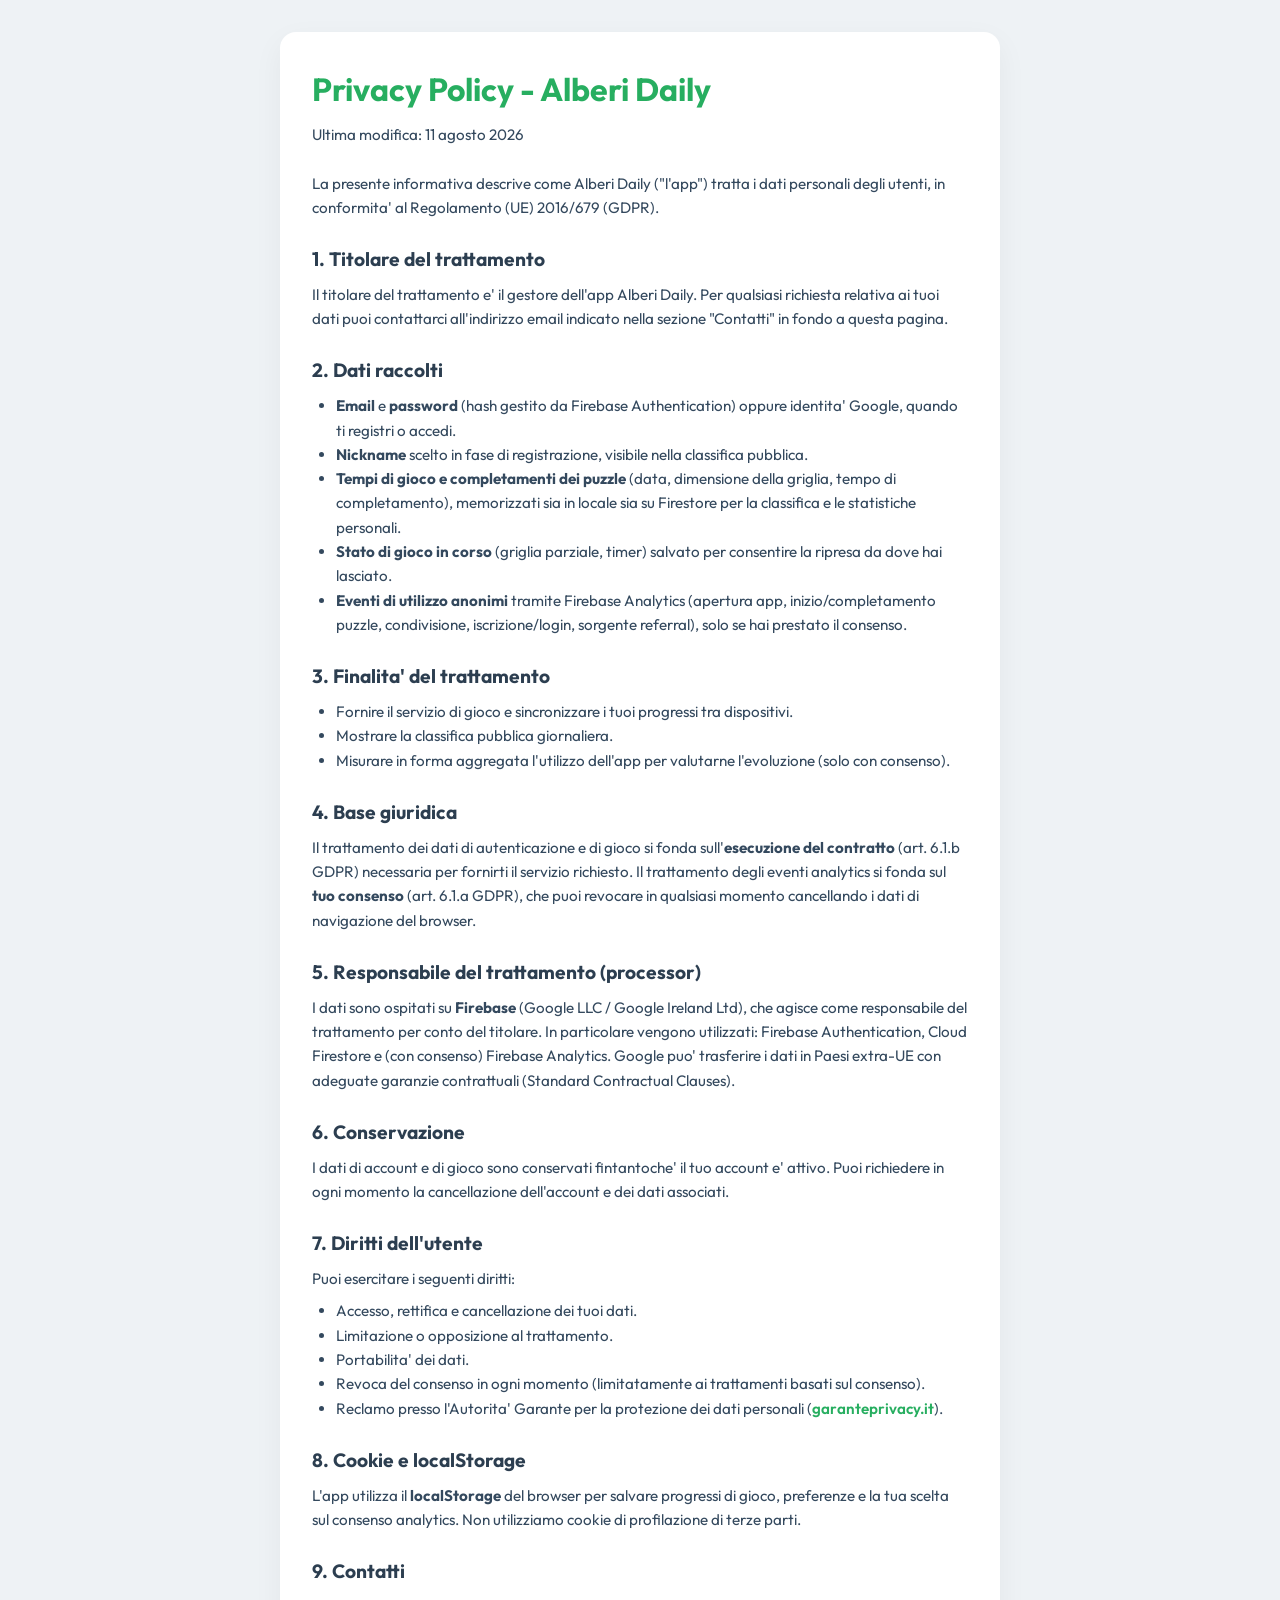
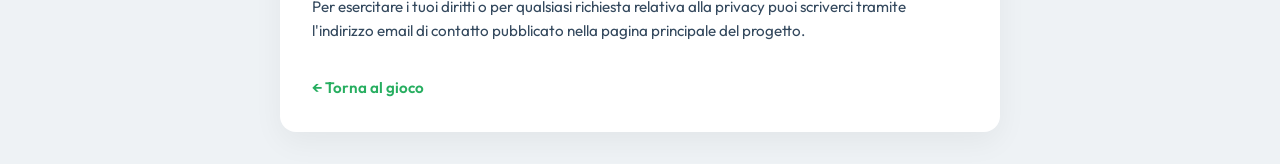
==== privacy.html @ e3c065ad "Fase 0: analytics, share attribution, privacy consent - Firebase Analytics con measurementId reale (" ====
<!DOCTYPE html>
<html lang="it">

<head>
    <meta charset="UTF-8">
    <meta name="viewport" content="width=device-width, initial-scale=1.0">
    <title>Privacy Policy - Alberi Daily</title>
    <link rel="stylesheet" href="style.css">
    <link href="https://fonts.googleapis.com/css2?family=Outfit:wght@300;400;600&display=swap" rel="stylesheet">
    <style>
        .privacy-container {
            max-width: 720px;
            width: 100%;
            background: white;
            padding: 2rem;
            border-radius: 16px;
            box-shadow: 0 10px 30px rgba(0, 0, 0, 0.05);
            text-align: left;
            line-height: 1.6;
        }

        .privacy-container h1 {
            color: #27ae60;
            margin-bottom: 0.5rem;
        }

        .privacy-container h2 {
            color: #2c3e50;
            margin-top: 1.5rem;
            margin-bottom: 0.5rem;
            font-size: 1.2rem;
        }

        .privacy-container p,
        .privacy-container li {
            color: #34495e;
            font-size: 0.95rem;
        }

        .privacy-container ul {
            margin: 0.5rem 0 0.5rem 1.5rem;
        }

        .privacy-container a {
            color: #27ae60;
            text-decoration: none;
            font-weight: 600;
        }

        .privacy-meta {
            color: #7f8c8d;
            font-size: 0.85rem;
            margin-bottom: 1.5rem;
        }
    </style>
</head>

<body>
    <div class="privacy-container">
        <h1>Privacy Policy - Alberi Daily</h1>
        <p class="privacy-meta">Ultima modifica: 11 agosto 2026</p>

        <p>La presente informativa descrive come Alberi Daily ("l'app") tratta i dati personali degli utenti,
            in conformita' al Regolamento (UE) 2016/679 (GDPR).</p>

        <h2>1. Titolare del trattamento</h2>
        <p>Il titolare del trattamento e' il gestore dell'app Alberi Daily. Per qualsiasi richiesta relativa
            ai tuoi dati puoi contattarci all'indirizzo email indicato nella sezione "Contatti" in fondo a
            questa pagina.</p>

        <h2>2. Dati raccolti</h2>
        <ul>
            <li><strong>Email</strong> e <strong>password</strong> (hash gestito da Firebase Authentication)
                oppure identita' Google, quando ti registri o accedi.</li>
            <li><strong>Nickname</strong> scelto in fase di registrazione, visibile nella classifica pubblica.</li>
            <li><strong>Tempi di gioco e completamenti dei puzzle</strong> (data, dimensione della griglia,
                tempo di completamento), memorizzati sia in locale sia su Firestore per la classifica e le
                statistiche personali.</li>
            <li><strong>Stato di gioco in corso</strong> (griglia parziale, timer) salvato per consentire la
                ripresa da dove hai lasciato.</li>
            <li><strong>Eventi di utilizzo anonimi</strong> tramite Firebase Analytics (apertura app,
                inizio/completamento puzzle, condivisione, iscrizione/login, sorgente referral), solo se
                hai prestato il consenso.</li>
        </ul>

        <h2>3. Finalita' del trattamento</h2>
        <ul>
            <li>Fornire il servizio di gioco e sincronizzare i tuoi progressi tra dispositivi.</li>
            <li>Mostrare la classifica pubblica giornaliera.</li>
            <li>Misurare in forma aggregata l'utilizzo dell'app per valutarne l'evoluzione (solo con consenso).</li>
        </ul>

        <h2>4. Base giuridica</h2>
        <p>Il trattamento dei dati di autenticazione e di gioco si fonda sull'<strong>esecuzione del contratto</strong>
            (art. 6.1.b GDPR) necessaria per fornirti il servizio richiesto. Il trattamento degli eventi
            analytics si fonda sul <strong>tuo consenso</strong> (art. 6.1.a GDPR), che puoi revocare in
            qualsiasi momento cancellando i dati di navigazione del browser.</p>

        <h2>5. Responsabile del trattamento (processor)</h2>
        <p>I dati sono ospitati su <strong>Firebase</strong> (Google LLC / Google Ireland Ltd), che agisce come
            responsabile del trattamento per conto del titolare. In particolare vengono utilizzati:
            Firebase Authentication, Cloud Firestore e (con consenso) Firebase Analytics. Google puo'
            trasferire i dati in Paesi extra-UE con adeguate garanzie contrattuali (Standard Contractual
            Clauses).</p>

        <h2>6. Conservazione</h2>
        <p>I dati di account e di gioco sono conservati fintantoche' il tuo account e' attivo. Puoi
            richiedere in ogni momento la cancellazione dell'account e dei dati associati.</p>

        <h2>7. Diritti dell'utente</h2>
        <p>Puoi esercitare i seguenti diritti:</p>
        <ul>
            <li>Accesso, rettifica e cancellazione dei tuoi dati.</li>
            <li>Limitazione o opposizione al trattamento.</li>
            <li>Portabilita' dei dati.</li>
            <li>Revoca del consenso in ogni momento (limitatamente ai trattamenti basati sul consenso).</li>
            <li>Reclamo presso l'Autorita' Garante per la protezione dei dati personali
                (<a href="https://www.garanteprivacy.it" target="_blank" rel="noopener">garanteprivacy.it</a>).</li>
        </ul>

        <h2>8. Cookie e localStorage</h2>
        <p>L'app utilizza il <strong>localStorage</strong> del browser per salvare progressi di gioco,
            preferenze e la tua scelta sul consenso analytics. Non utilizziamo cookie di profilazione
            di terze parti.</p>

        <h2>9. Contatti</h2>
        <p>Per esercitare i tuoi diritti o per qualsiasi richiesta relativa alla privacy puoi scriverci
            tramite l'indirizzo email di contatto pubblicato nella pagina principale del progetto.</p>

        <p style="margin-top: 2rem;"><a href="index.html">&larr; Torna al gioco</a></p>
    </div>
</body>

</html>
---- style.css ----
:root {
    --bg-color: #eef2f5;
    --text-color: #2c3e50;
    --primary-color: #2ecc71;
    --primary-hover: #27ae60;
    --secondary-color: #95a5a6;
    --board-bg: #ffffff;
    --border-color: #2c3e50;

    /* Region Colors - stronger contrast */
    --region-0: #ffffff;
    --region-1: #e3f2fd;
    /* Light Blue */
    --region-2: #fff3e0;
    /* Light Orange */
    --region-3: #e8f5e9;
    /* Light Green */
    --region-4: #fce4ec;
    /* Light Pink */
    --region-5: #f3e5f5;
    /* Light Purple */
    --region-6: #fffde7;
    /* Light Yellow */
    --region-7: #eceff1;
    /* Light Grey */
}

* {
    box-sizing: border-box;
    margin: 0;
    padding: 0;
}

body {
    font-family: 'Outfit', sans-serif;
    background-color: var(--bg-color);
    color: var(--text-color);
    display: flex;
    flex-direction: column;
    align-items: center;
    min-height: 100vh;
    padding: 2rem;
}

.app-container {
    max-width: 600px;
    width: 100%;
    text-align: center;
    background: white;
    padding: 2rem;
    border-radius: 16px;
    box-shadow: 0 10px 30px rgba(0, 0, 0, 0.05);
}

header h1 {
    font-weight: 700;
    color: #27ae60;
    /* Darker Green */
    margin-bottom: 0.5rem;
}

header p {
    font-size: 0.9rem;
    color: #666;
    margin-bottom: 1rem;
}

header a {
    color: var(--primary-color);
    text-decoration: none;
    font-weight: 600;
}

#daily-info {
    display: flex;
    justify-content: space-between;
    /* Date left, Timer right */
    align-items: center;
    width: 100%;
    max-width: 400px;
    /* Constrain width matches board roughly */
    margin: 0 auto 1.5rem;
    font-weight: 600;
    font-size: 1.1rem;
    color: #34495e;
    background: #f8f9fa;
    padding: 0.5rem 1rem;
    border-radius: 8px;
    border: 1px solid #eee;
}

.game-controls {
    display: flex;
    justify-content: center;
    gap: 1rem;
    margin-bottom: 1.5rem;
    flex-wrap: wrap;
}

.btn {
    padding: 0.6rem 1.2rem;
    border: none;
    border-radius: 8px;
    font-weight: 700;
    cursor: pointer;
    transition: all 0.2s ease;
    font-family: inherit;
    font-size: 1rem;
}

.primary {
    background-color: var(--primary-color);
    color: white;
    box-shadow: 0 4px 6px rgba(46, 204, 113, 0.2);
}

.primary:hover {
    background-color: var(--primary-hover);
    transform: translateY(-2px);
    box-shadow: 0 6px 12px rgba(46, 204, 113, 0.3);
}

.secondary {
    background-color: #ecf0f1;
    color: #7f8c8d;
}

.secondary:hover {
    background-color: #bdc3c7;
    color: #2c3e50;
}

select {
    padding: 0.6rem;
    border-radius: 8px;
    border: 1px solid #ddd;
    font-family: inherit;
}

.game-status {
    margin-bottom: 1rem;
    font-size: 1.1rem;
    min-height: 1.5rem;
    font-weight: 600;
}

.game-status.error {
    color: #c0392b;
}

.game-status.success {
    color: #27ae60;
}

.board-container {
    display: grid;
    gap: 0;
    /* Remove gap, handle borders on cells */
    background-color: var(--border-color);
    margin: 0 auto 2rem;
    user-select: none;
    width: fit-content;
    border: 3px solid var(--border-color);
    /* Outer border */
}

.cell {
    width: 45px;
    height: 45px;
    background-color: white;
    display: flex;
    align-items: center;
    justify-content: center;
    font-size: 1.6rem;
    cursor: pointer;
    transition: background-color 0.1s;
    /* Borders */
    border-right: 1px solid rgba(0, 0, 0, 0.1);
    border-bottom: 1px solid rgba(0, 0, 0, 0.1);
    position: relative;
    box-sizing: border-box;
    /* Ensure borders don't break layout */
}

/* Thicker borders for Region boundaries */
.cell.border-right-thick {
    border-right: 3px solid #2c3e50 !important;
}

.cell.border-bottom-thick {
    border-bottom: 3px solid #2c3e50 !important;
}

.cell:hover {
    filter: brightness(0.95);
}

.cell.disabled {
    cursor: default;
    pointer-events: none;
}

/* Region styling - High Contrast Mode */
.region-0 {
    background-color: #ffffff;
}

.region-1 {
    background-color: #bbdefb;
}

/* Blue 100 */
.region-2 {
    background-color: #ffe0b2;
}

/* Orange 100 */
.region-3 {
    background-color: #c8e6c9;
}

/* Green 100 */
.region-4 {
    background-color: #f8bbd0;
}

/* Pink 100 */
.region-5 {
    background-color: #e1bee7;
}

/* Purple 100 */
.region-6 {
    background-color: #f0f4c3;
}

/* Lime 100 */
.region-7 {
    background-color: #cfd8dc;
}

/* Blue Grey 100 */

/* Icons */
.cell.tree::after {
    content: "🌳";
    animation: pop 0.2s cubic-bezier(0.175, 0.885, 0.32, 1.275);
}

.cell.cross::after {
    content: "❌";
    font-size: 1rem;
    opacity: 0.6;
    animation: fadein 0.2s;
}

.cell.error {
    box-shadow: inset 0 0 0 3px #c0392b;
    /* Inner red border */
    animation: shake 0.3s;
}

.rules-hint {
    font-size: 0.85rem;
    color: #7f8c8d;
    background: #f9f9f9;
    padding: 1rem;
    border-radius: 8px;
    margin-top: 1rem;
}

footer {
    margin-top: 2rem;
    font-size: 0.75rem;
    color: #aaa;
    border-top: 1px solid #eee;
    padding-top: 1rem;
}

@keyframes shake {
    0% {
        transform: translateX(0);
    }

    25% {
        transform: translateX(-4px);
    }

    75% {
        transform: translateX(4px);
    }

    100% {
        transform: translateX(0);
    }
}

@keyframes pop {
    0% {
        transform: scale(0);
        opacity: 0;
    }

    80% {
        transform: scale(1.2);
        opacity: 1;
    }

    100% {
        transform: scale(1);
    }
}

/* Size Selector */
.size-btn {
    min-width: 60px;
    font-size: 0.9rem;
    padding: 0.4rem 0.6rem;
}

.size-btn.active {
    background-color: var(--primary-color);
    color: white;
    border: 2px solid var(--primary-hover);
}

.size-btn.completed {
    background-color: #f1c40f;
    /* Gold for completed */
    color: #fff;
}

/* Ensure mobile responsiveness */
@media (max-width: 500px) {
    .cell {
        width: 38px;
        height: 38px;
        font-size: 1.3rem;
    }

    header h1 {
        font-size: 1.5rem;
    }

    .app-container {
        padding: 1rem;
    }

    #daily-info {
        flex-direction: column;
        gap: 0.5rem;
    }
}

/* Modal Archivio */
.modal {
    display: none;
    position: fixed;
    z-index: 1000;
    left: 0;
    top: 0;
    width: 100%;
    height: 100%;
    background-color: rgba(44, 62, 80, 0.6);
    backdrop-filter: blur(3px);
    align-items: center;
    justify-content: center;
}

.modal.show {
    display: flex;
}

.modal-content {
    background-color: #fff;
    padding: 2.5rem 2rem;
    border-radius: 16px;
    text-align: center;
    max-width: 90%;
    width: 380px;
    box-shadow: 0 10px 40px rgba(0, 0, 0, 0.2);
    animation: slideIn 0.3s cubic-bezier(0.175, 0.885, 0.32, 1.275);
}

.large-input {
    font-family: inherit;
    font-size: 1.3rem;
    padding: 0.6rem;
    margin: 1rem 0 1.5rem;
    width: 100%;
    border: 2px solid #ddd;
    border-radius: 8px;
    color: #2c3e50;
    text-align: center;
    outline: none;
    transition: border-color 0.2s;
}

.large-input:focus {
    border-color: var(--primary-color);
}

.modal-actions {
    display: flex;
    gap: 1rem;
    justify-content: center;
}

.modal-actions .btn {
    flex: 1;
}

@keyframes slideIn {
    from {
        transform: translateY(-50px) scale(0.9);
        opacity: 0;
    }
    to {
        transform: translateY(0) scale(1);
        opacity: 1;
    }
}

/* Auth Container */
.auth-container {
    display: flex;
    justify-content: flex-end;
    align-items: center;
    gap: 0.5rem;
    margin-bottom: 0.5rem;
}

.auth-user-name {
    font-weight: 600;
    color: #27ae60;
    font-size: 0.9rem;
}

.auth-local-mode {
    font-size: 0.8rem;
    color: #95a5a6;
    font-style: italic;
}

.btn-small {
    padding: 0.3rem 0.7rem;
    font-size: 0.8rem;
}

/* Auth Tabs */
.auth-tabs {
    display: flex;
    margin-bottom: 1.5rem;
    border-bottom: 2px solid #eee;
}

.auth-tab {
    flex: 1;
    padding: 0.7rem;
    border: none;
    background: none;
    font-family: inherit;
    font-size: 1rem;
    font-weight: 600;
    color: #95a5a6;
    cursor: pointer;
    transition: all 0.2s;
    border-bottom: 2px solid transparent;
    margin-bottom: -2px;
}

.auth-tab.active {
    color: #27ae60;
    border-bottom-color: #27ae60;
}

.auth-tab:hover {
    color: #2c3e50;
}

.auth-error {
    color: #c0392b;
    font-size: 0.85rem;
    min-height: 1.2rem;
    margin-bottom: 0.5rem;
}

/* Stats */
.stats-grid {
    display: grid;
    grid-template-columns: repeat(3, 1fr);
    gap: 0.8rem;
    margin-bottom: 1rem;
}

.stat-card {
    background: #f8f9fa;
    border-radius: 10px;
    padding: 0.8rem 0.5rem;
    border: 1px solid #eee;
}

.stat-number {
    font-size: 1.8rem;
    font-weight: 700;
    color: #27ae60;
}

.stat-label {
    font-size: 0.75rem;
    color: #7f8c8d;
    margin-top: 0.2rem;
}

.best-times {
    text-align: left;
    max-width: 250px;
    margin: 0 auto;
}

.best-time-row {
    display: flex;
    justify-content: space-between;
    padding: 0.4rem 0;
    border-bottom: 1px solid #eee;
    font-size: 0.95rem;
}

.best-time-row:last-child {
    border-bottom: none;
}

@media (max-width: 500px) {
    .stats-grid {
        grid-template-columns: repeat(3, 1fr);
        gap: 0.5rem;
    }
    .stat-number {
        font-size: 1.4rem;
    }
}

/* Login Overlay (obbligatorio) */
.login-overlay {
    display: flex;
    position: fixed;
    z-index: 900;
    left: 0;
    top: 0;
    width: 100%;
    height: 100%;
    background-color: rgba(44, 62, 80, 0.85);
    backdrop-filter: blur(8px);
    align-items: center;
    justify-content: center;
}

.login-overlay-content {
    background: white;
    padding: 3rem 2.5rem;
    border-radius: 20px;
    text-align: center;
    max-width: 90%;
    width: 400px;
    box-shadow: 0 20px 60px rgba(0, 0, 0, 0.3);
    animation: slideIn 0.4s cubic-bezier(0.175, 0.885, 0.32, 1.275);
}

.login-overlay-content h1 {
    font-size: 2rem;
    color: #27ae60;
    margin-bottom: 0.5rem;
}

.login-overlay-content p {
    color: #666;
    font-size: 0.95rem;
}

/* Leaderboard */
.leaderboard-tabs {
    display: flex;
    gap: 0.3rem;
    justify-content: center;
    margin-bottom: 1rem;
    flex-wrap: wrap;
}

.leaderboard-tab.active {
    background-color: #f39c12;
    color: white;
}

.leaderboard-list {
    text-align: left;
    max-height: 350px;
    overflow-y: auto;
}

.leaderboard-row {
    display: flex;
    align-items: center;
    padding: 0.6rem 0.5rem;
    border-bottom: 1px solid #eee;
    gap: 0.5rem;
}

.leaderboard-row:last-child {
    border-bottom: none;
}

.leaderboard-me {
    background-color: #e8f5e9;
    border-radius: 6px;
    font-weight: 600;
}

.leaderboard-rank {
    min-width: 2rem;
    text-align: center;
    font-size: 1.1rem;
}

.leaderboard-name {
    flex: 1;
    font-size: 0.95rem;
}

.leaderboard-time {
    font-weight: 700;
    color: #2c3e50;
    font-size: 0.95rem;
}
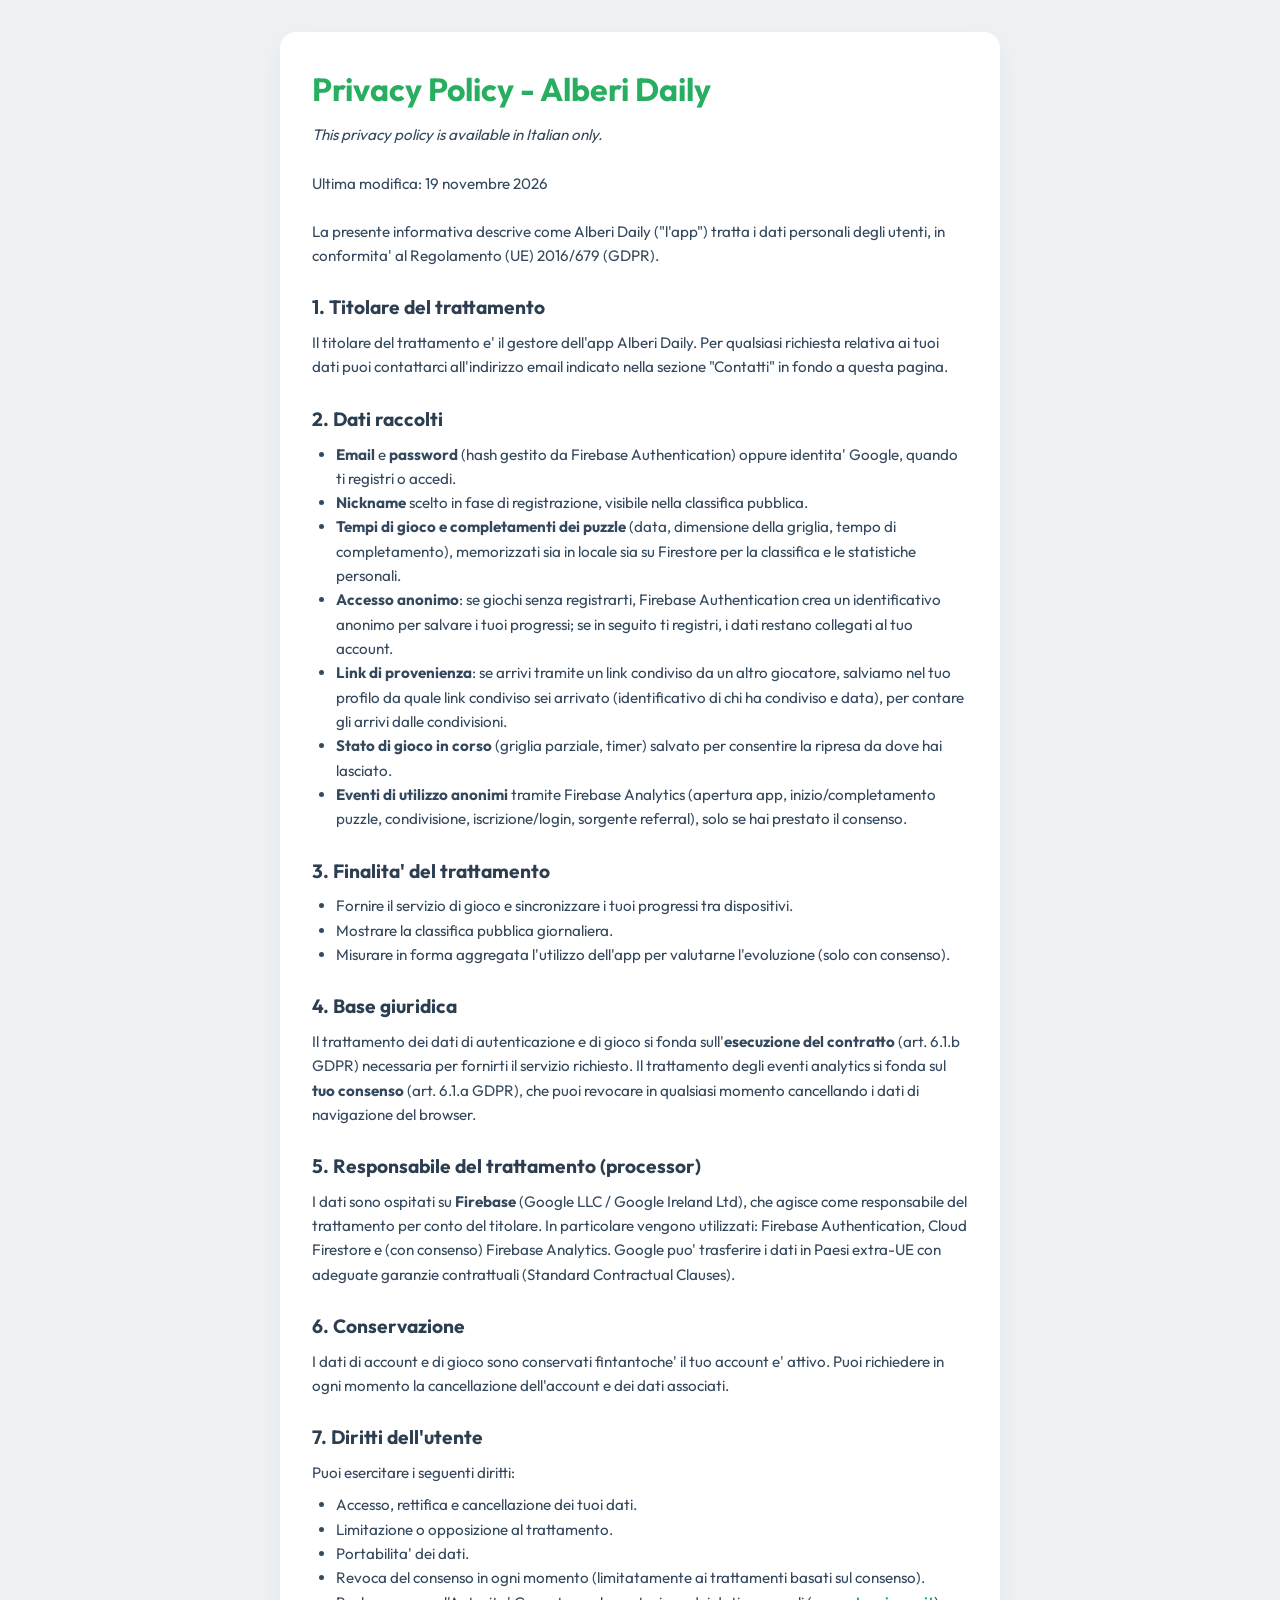
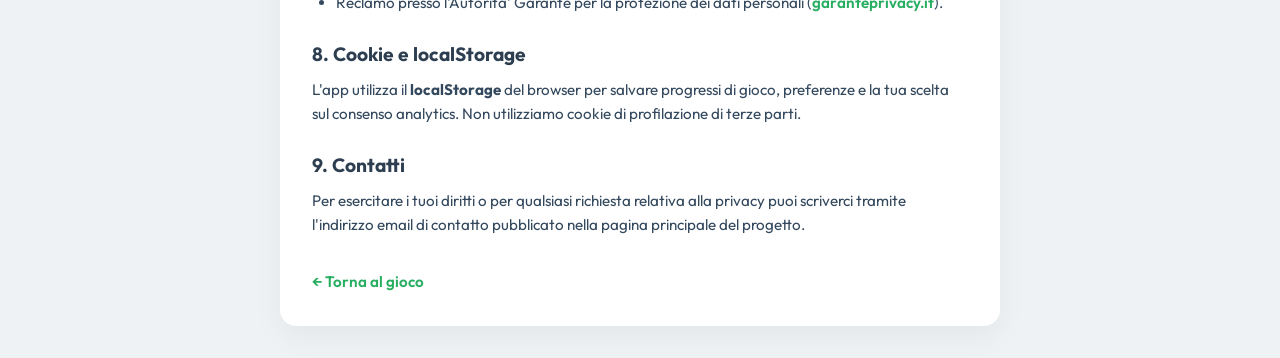
==== commit d0cda9eb: "Blocchi 1 e 2: data locale, sicurezza, gioco senza login, share, inglese Blocco 1 - Il puzzle del gi" ====
--- a/privacy.html
+++ b/privacy.html
@@ -58,7 +58,8 @@
 <body>
     <div class="privacy-container">
         <h1>Privacy Policy - Alberi Daily</h1>
-        <p class="privacy-meta">Ultima modifica: 11 agosto 2026</p>
+        <p class="privacy-meta" lang="en"><em>This privacy policy is available in Italian only.</em></p>
+        <p class="privacy-meta">Ultima modifica: 19 novembre 2026</p>
 
         <p>La presente informativa descrive come Alberi Daily ("l'app") tratta i dati personali degli utenti,
             in conformita' al Regolamento (UE) 2016/679 (GDPR).</p>
@@ -76,6 +77,12 @@
             <li><strong>Tempi di gioco e completamenti dei puzzle</strong> (data, dimensione della griglia,
                 tempo di completamento), memorizzati sia in locale sia su Firestore per la classifica e le
                 statistiche personali.</li>
+            <li><strong>Accesso anonimo</strong>: se giochi senza registrarti, Firebase Authentication crea un
+                identificativo anonimo per salvare i tuoi progressi; se in seguito ti registri, i dati restano
+                collegati al tuo account.</li>
+            <li><strong>Link di provenienza</strong>: se arrivi tramite un link condiviso da un altro giocatore,
+                salviamo nel tuo profilo da quale link condiviso sei arrivato (identificativo di chi ha
+                condiviso e data), per contare gli arrivi dalle condivisioni.</li>
             <li><strong>Stato di gioco in corso</strong> (griglia parziale, timer) salvato per consentire la
                 ripresa da dove hai lasciato.</li>
             <li><strong>Eventi di utilizzo anonimi</strong> tramite Firebase Analytics (apertura app,
--- a/style.css
+++ b/style.css
@@ -1,633 +1,700 @@
-:root {
-    --bg-color: #eef2f5;
-    --text-color: #2c3e50;
-    --primary-color: #2ecc71;
-    --primary-hover: #27ae60;
-    --secondary-color: #95a5a6;
-    --board-bg: #ffffff;
-    --border-color: #2c3e50;
-
-    /* Region Colors - stronger contrast */
-    --region-0: #ffffff;
-    --region-1: #e3f2fd;
-    /* Light Blue */
-    --region-2: #fff3e0;
-    /* Light Orange */
-    --region-3: #e8f5e9;
-    /* Light Green */
-    --region-4: #fce4ec;
-    /* Light Pink */
-    --region-5: #f3e5f5;
-    /* Light Purple */
-    --region-6: #fffde7;
-    /* Light Yellow */
-    --region-7: #eceff1;
-    /* Light Grey */
-}
-
-* {
-    box-sizing: border-box;
-    margin: 0;
-    padding: 0;
-}
-
-body {
-    font-family: 'Outfit', sans-serif;
-    background-color: var(--bg-color);
-    color: var(--text-color);
-    display: flex;
-    flex-direction: column;
-    align-items: center;
-    min-height: 100vh;
-    padding: 2rem;
-}
-
-.app-container {
-    max-width: 600px;
-    width: 100%;
-    text-align: center;
-    background: white;
-    padding: 2rem;
-    border-radius: 16px;
-    box-shadow: 0 10px 30px rgba(0, 0, 0, 0.05);
-}
-
-header h1 {
-    font-weight: 700;
-    color: #27ae60;
-    /* Darker Green */
-    margin-bottom: 0.5rem;
-}
-
-header p {
-    font-size: 0.9rem;
-    color: #666;
-    margin-bottom: 1rem;
-}
-
-header a {
-    color: var(--primary-color);
-    text-decoration: none;
-    font-weight: 600;
-}
-
-#daily-info {
-    display: flex;
-    justify-content: space-between;
-    /* Date left, Timer right */
-    align-items: center;
-    width: 100%;
-    max-width: 400px;
-    /* Constrain width matches board roughly */
-    margin: 0 auto 1.5rem;
-    font-weight: 600;
-    font-size: 1.1rem;
-    color: #34495e;
-    background: #f8f9fa;
-    padding: 0.5rem 1rem;
-    border-radius: 8px;
-    border: 1px solid #eee;
-}
-
-.game-controls {
-    display: flex;
-    justify-content: center;
-    gap: 1rem;
-    margin-bottom: 1.5rem;
-    flex-wrap: wrap;
-}
-
-.btn {
-    padding: 0.6rem 1.2rem;
-    border: none;
-    border-radius: 8px;
-    font-weight: 700;
-    cursor: pointer;
-    transition: all 0.2s ease;
-    font-family: inherit;
-    font-size: 1rem;
-}
-
-.primary {
-    background-color: var(--primary-color);
-    color: white;
-    box-shadow: 0 4px 6px rgba(46, 204, 113, 0.2);
-}
-
-.primary:hover {
-    background-color: var(--primary-hover);
-    transform: translateY(-2px);
-    box-shadow: 0 6px 12px rgba(46, 204, 113, 0.3);
-}
-
-.secondary {
-    background-color: #ecf0f1;
-    color: #7f8c8d;
-}
-
-.secondary:hover {
-    background-color: #bdc3c7;
-    color: #2c3e50;
-}
-
-select {
-    padding: 0.6rem;
-    border-radius: 8px;
-    border: 1px solid #ddd;
-    font-family: inherit;
-}
-
-.game-status {
-    margin-bottom: 1rem;
-    font-size: 1.1rem;
-    min-height: 1.5rem;
-    font-weight: 600;
-}
-
-.game-status.error {
-    color: #c0392b;
-}
-
-.game-status.success {
-    color: #27ae60;
-}
-
-.board-container {
-    display: grid;
-    gap: 0;
-    /* Remove gap, handle borders on cells */
-    background-color: var(--border-color);
-    margin: 0 auto 2rem;
-    user-select: none;
-    width: fit-content;
-    border: 3px solid var(--border-color);
-    /* Outer border */
-}
-
-.cell {
-    width: 45px;
-    height: 45px;
-    background-color: white;
-    display: flex;
-    align-items: center;
-    justify-content: center;
-    font-size: 1.6rem;
-    cursor: pointer;
-    transition: background-color 0.1s;
-    /* Borders */
-    border-right: 1px solid rgba(0, 0, 0, 0.1);
-    border-bottom: 1px solid rgba(0, 0, 0, 0.1);
-    position: relative;
-    box-sizing: border-box;
-    /* Ensure borders don't break layout */
-}
-
-/* Thicker borders for Region boundaries */
-.cell.border-right-thick {
-    border-right: 3px solid #2c3e50 !important;
-}
-
-.cell.border-bottom-thick {
-    border-bottom: 3px solid #2c3e50 !important;
-}
-
-.cell:hover {
-    filter: brightness(0.95);
-}
-
-.cell.disabled {
-    cursor: default;
-    pointer-events: none;
-}
-
-/* Region styling - High Contrast Mode */
-.region-0 {
-    background-color: #ffffff;
-}
-
-.region-1 {
-    background-color: #bbdefb;
-}
-
-/* Blue 100 */
-.region-2 {
-    background-color: #ffe0b2;
-}
-
-/* Orange 100 */
-.region-3 {
-    background-color: #c8e6c9;
-}
-
-/* Green 100 */
-.region-4 {
-    background-color: #f8bbd0;
-}
-
-/* Pink 100 */
-.region-5 {
-    background-color: #e1bee7;
-}
-
-/* Purple 100 */
-.region-6 {
-    background-color: #f0f4c3;
-}
-
-/* Lime 100 */
-.region-7 {
-    background-color: #cfd8dc;
-}
-
-/* Blue Grey 100 */
-
-/* Icons */
-.cell.tree::after {
-    content: "🌳";
-    animation: pop 0.2s cubic-bezier(0.175, 0.885, 0.32, 1.275);
-}
-
-.cell.cross::after {
-    content: "❌";
-    font-size: 1rem;
-    opacity: 0.6;
-    animation: fadein 0.2s;
-}
-
-.cell.error {
-    box-shadow: inset 0 0 0 3px #c0392b;
-    /* Inner red border */
-    animation: shake 0.3s;
-}
-
-.rules-hint {
-    font-size: 0.85rem;
-    color: #7f8c8d;
-    background: #f9f9f9;
-    padding: 1rem;
-    border-radius: 8px;
-    margin-top: 1rem;
-}
-
-footer {
-    margin-top: 2rem;
-    font-size: 0.75rem;
-    color: #aaa;
-    border-top: 1px solid #eee;
-    padding-top: 1rem;
-}
-
-@keyframes shake {
-    0% {
-        transform: translateX(0);
-    }
-
-    25% {
-        transform: translateX(-4px);
-    }
-
-    75% {
-        transform: translateX(4px);
-    }
-
-    100% {
-        transform: translateX(0);
-    }
-}
-
-@keyframes pop {
-    0% {
-        transform: scale(0);
-        opacity: 0;
-    }
-
-    80% {
-        transform: scale(1.2);
-        opacity: 1;
-    }
-
-    100% {
-        transform: scale(1);
-    }
-}
-
-/* Size Selector */
-.size-btn {
-    min-width: 60px;
-    font-size: 0.9rem;
-    padding: 0.4rem 0.6rem;
-}
-
-.size-btn.active {
-    background-color: var(--primary-color);
-    color: white;
-    border: 2px solid var(--primary-hover);
-}
-
-.size-btn.completed {
-    background-color: #f1c40f;
-    /* Gold for completed */
-    color: #fff;
-}
-
-/* Ensure mobile responsiveness */
-@media (max-width: 500px) {
-    .cell {
-        width: 38px;
-        height: 38px;
-        font-size: 1.3rem;
-    }
-
-    header h1 {
-        font-size: 1.5rem;
-    }
-
-    .app-container {
-        padding: 1rem;
-    }
-
-    #daily-info {
-        flex-direction: column;
-        gap: 0.5rem;
-    }
-}
-
-/* Modal Archivio */
-.modal {
-    display: none;
-    position: fixed;
-    z-index: 1000;
-    left: 0;
-    top: 0;
-    width: 100%;
-    height: 100%;
-    background-color: rgba(44, 62, 80, 0.6);
-    backdrop-filter: blur(3px);
-    align-items: center;
-    justify-content: center;
-}
-
-.modal.show {
-    display: flex;
-}
-
-.modal-content {
-    background-color: #fff;
-    padding: 2.5rem 2rem;
-    border-radius: 16px;
-    text-align: center;
-    max-width: 90%;
-    width: 380px;
-    box-shadow: 0 10px 40px rgba(0, 0, 0, 0.2);
-    animation: slideIn 0.3s cubic-bezier(0.175, 0.885, 0.32, 1.275);
-}
-
-.large-input {
-    font-family: inherit;
-    font-size: 1.3rem;
-    padding: 0.6rem;
-    margin: 1rem 0 1.5rem;
-    width: 100%;
-    border: 2px solid #ddd;
-    border-radius: 8px;
-    color: #2c3e50;
-    text-align: center;
-    outline: none;
-    transition: border-color 0.2s;
-}
-
-.large-input:focus {
-    border-color: var(--primary-color);
-}
-
-.modal-actions {
-    display: flex;
-    gap: 1rem;
-    justify-content: center;
-}
-
-.modal-actions .btn {
-    flex: 1;
-}
-
-@keyframes slideIn {
-    from {
-        transform: translateY(-50px) scale(0.9);
-        opacity: 0;
-    }
-    to {
-        transform: translateY(0) scale(1);
-        opacity: 1;
-    }
-}
-
-/* Auth Container */
-.auth-container {
-    display: flex;
-    justify-content: flex-end;
-    align-items: center;
-    gap: 0.5rem;
-    margin-bottom: 0.5rem;
-}
-
-.auth-user-name {
-    font-weight: 600;
-    color: #27ae60;
-    font-size: 0.9rem;
-}
-
-.auth-local-mode {
-    font-size: 0.8rem;
-    color: #95a5a6;
-    font-style: italic;
-}
-
-.btn-small {
-    padding: 0.3rem 0.7rem;
-    font-size: 0.8rem;
-}
-
-/* Auth Tabs */
-.auth-tabs {
-    display: flex;
-    margin-bottom: 1.5rem;
-    border-bottom: 2px solid #eee;
-}
-
-.auth-tab {
-    flex: 1;
-    padding: 0.7rem;
-    border: none;
-    background: none;
-    font-family: inherit;
-    font-size: 1rem;
-    font-weight: 600;
-    color: #95a5a6;
-    cursor: pointer;
-    transition: all 0.2s;
-    border-bottom: 2px solid transparent;
-    margin-bottom: -2px;
-}
-
-.auth-tab.active {
-    color: #27ae60;
-    border-bottom-color: #27ae60;
-}
-
-.auth-tab:hover {
-    color: #2c3e50;
-}
-
-.auth-error {
-    color: #c0392b;
-    font-size: 0.85rem;
-    min-height: 1.2rem;
-    margin-bottom: 0.5rem;
-}
-
-/* Stats */
-.stats-grid {
-    display: grid;
-    grid-template-columns: repeat(3, 1fr);
-    gap: 0.8rem;
-    margin-bottom: 1rem;
-}
-
-.stat-card {
-    background: #f8f9fa;
-    border-radius: 10px;
-    padding: 0.8rem 0.5rem;
-    border: 1px solid #eee;
-}
-
-.stat-number {
-    font-size: 1.8rem;
-    font-weight: 700;
-    color: #27ae60;
-}
-
-.stat-label {
-    font-size: 0.75rem;
-    color: #7f8c8d;
-    margin-top: 0.2rem;
-}
-
-.best-times {
-    text-align: left;
-    max-width: 250px;
-    margin: 0 auto;
-}
-
-.best-time-row {
-    display: flex;
-    justify-content: space-between;
-    padding: 0.4rem 0;
-    border-bottom: 1px solid #eee;
-    font-size: 0.95rem;
-}
-
-.best-time-row:last-child {
-    border-bottom: none;
-}
-
-@media (max-width: 500px) {
-    .stats-grid {
-        grid-template-columns: repeat(3, 1fr);
-        gap: 0.5rem;
-    }
-    .stat-number {
-        font-size: 1.4rem;
-    }
-}
-
-/* Login Overlay (obbligatorio) */
-.login-overlay {
-    display: flex;
-    position: fixed;
-    z-index: 900;
-    left: 0;
-    top: 0;
-    width: 100%;
-    height: 100%;
-    background-color: rgba(44, 62, 80, 0.85);
-    backdrop-filter: blur(8px);
-    align-items: center;
-    justify-content: center;
-}
-
-.login-overlay-content {
-    background: white;
-    padding: 3rem 2.5rem;
-    border-radius: 20px;
-    text-align: center;
-    max-width: 90%;
-    width: 400px;
-    box-shadow: 0 20px 60px rgba(0, 0, 0, 0.3);
-    animation: slideIn 0.4s cubic-bezier(0.175, 0.885, 0.32, 1.275);
-}
-
-.login-overlay-content h1 {
-    font-size: 2rem;
-    color: #27ae60;
-    margin-bottom: 0.5rem;
-}
-
-.login-overlay-content p {
-    color: #666;
-    font-size: 0.95rem;
-}
-
-/* Leaderboard */
-.leaderboard-tabs {
-    display: flex;
-    gap: 0.3rem;
-    justify-content: center;
-    margin-bottom: 1rem;
-    flex-wrap: wrap;
-}
-
-.leaderboard-tab.active {
-    background-color: #f39c12;
-    color: white;
-}
-
-.leaderboard-list {
-    text-align: left;
-    max-height: 350px;
-    overflow-y: auto;
-}
-
-.leaderboard-row {
-    display: flex;
-    align-items: center;
-    padding: 0.6rem 0.5rem;
-    border-bottom: 1px solid #eee;
-    gap: 0.5rem;
-}
-
-.leaderboard-row:last-child {
-    border-bottom: none;
-}
-
-.leaderboard-me {
-    background-color: #e8f5e9;
-    border-radius: 6px;
-    font-weight: 600;
-}
-
-.leaderboard-rank {
-    min-width: 2rem;
-    text-align: center;
-    font-size: 1.1rem;
-}
-
-.leaderboard-name {
-    flex: 1;
-    font-size: 0.95rem;
-}
-
-.leaderboard-time {
-    font-weight: 700;
-    color: #2c3e50;
-    font-size: 0.95rem;
-}+:root {
+    --bg-color: #eef2f5;
+    --text-color: #2c3e50;
+    --primary-color: #2ecc71;
+    --primary-hover: #27ae60;
+    --secondary-color: #95a5a6;
+    --board-bg: #ffffff;
+    --border-color: #2c3e50;
+
+    /* Region Colors - stronger contrast */
+    --region-0: #ffffff;
+    --region-1: #e3f2fd;
+    /* Light Blue */
+    --region-2: #fff3e0;
+    /* Light Orange */
+    --region-3: #e8f5e9;
+    /* Light Green */
+    --region-4: #fce4ec;
+    /* Light Pink */
+    --region-5: #f3e5f5;
+    /* Light Purple */
+    --region-6: #fffde7;
+    /* Light Yellow */
+    --region-7: #eceff1;
+    /* Light Grey */
+}
+
+* {
+    box-sizing: border-box;
+    margin: 0;
+    padding: 0;
+}
+
+body {
+    font-family: 'Outfit', sans-serif;
+    background-color: var(--bg-color);
+    color: var(--text-color);
+    display: flex;
+    flex-direction: column;
+    align-items: center;
+    min-height: 100vh;
+    padding: 2rem;
+}
+
+.app-container {
+    max-width: 600px;
+    width: 100%;
+    text-align: center;
+    background: white;
+    padding: 2rem;
+    border-radius: 16px;
+    box-shadow: 0 10px 30px rgba(0, 0, 0, 0.05);
+}
+
+header h1 {
+    font-weight: 700;
+    color: #27ae60;
+    /* Darker Green */
+    margin-bottom: 0.5rem;
+}
+
+header p {
+    font-size: 0.9rem;
+    color: #666;
+    margin-bottom: 1rem;
+}
+
+header a {
+    color: var(--primary-color);
+    text-decoration: none;
+    font-weight: 600;
+}
+
+#daily-info {
+    display: flex;
+    justify-content: space-between;
+    /* Date left, Timer right */
+    align-items: center;
+    width: 100%;
+    max-width: 400px;
+    /* Constrain width matches board roughly */
+    margin: 0 auto 1.5rem;
+    font-weight: 600;
+    font-size: 1.1rem;
+    color: #34495e;
+    background: #f8f9fa;
+    padding: 0.5rem 1rem;
+    border-radius: 8px;
+    border: 1px solid #eee;
+}
+
+.game-controls {
+    display: flex;
+    justify-content: center;
+    gap: 1rem;
+    margin-bottom: 1.5rem;
+    flex-wrap: wrap;
+}
+
+.btn {
+    padding: 0.6rem 1.2rem;
+    border: none;
+    border-radius: 8px;
+    font-weight: 700;
+    cursor: pointer;
+    transition: all 0.2s ease;
+    font-family: inherit;
+    font-size: 1rem;
+}
+
+.primary {
+    background-color: var(--primary-color);
+    color: white;
+    box-shadow: 0 4px 6px rgba(46, 204, 113, 0.2);
+}
+
+.primary:hover {
+    background-color: var(--primary-hover);
+    transform: translateY(-2px);
+    box-shadow: 0 6px 12px rgba(46, 204, 113, 0.3);
+}
+
+.secondary {
+    background-color: #ecf0f1;
+    color: #7f8c8d;
+}
+
+.secondary:hover {
+    background-color: #bdc3c7;
+    color: #2c3e50;
+}
+
+select {
+    padding: 0.6rem;
+    border-radius: 8px;
+    border: 1px solid #ddd;
+    font-family: inherit;
+}
+
+.game-status {
+    margin-bottom: 1rem;
+    font-size: 1.1rem;
+    min-height: 1.5rem;
+    font-weight: 600;
+}
+
+.game-status.error {
+    color: #c0392b;
+}
+
+.game-status.success {
+    color: #27ae60;
+}
+
+.board-container {
+    display: grid;
+    gap: 0;
+    /* Remove gap, handle borders on cells */
+    background-color: var(--border-color);
+    margin: 0 auto 2rem;
+    user-select: none;
+    width: fit-content;
+    border: 3px solid var(--border-color);
+    /* Outer border */
+}
+
+.cell {
+    width: 45px;
+    height: 45px;
+    background-color: white;
+    display: flex;
+    align-items: center;
+    justify-content: center;
+    font-size: 1.6rem;
+    cursor: pointer;
+    transition: background-color 0.1s;
+    /* Borders */
+    border-right: 1px solid rgba(0, 0, 0, 0.1);
+    border-bottom: 1px solid rgba(0, 0, 0, 0.1);
+    position: relative;
+    box-sizing: border-box;
+    /* Ensure borders don't break layout */
+}
+
+/* Thicker borders for Region boundaries */
+.cell.border-right-thick {
+    border-right: 3px solid #2c3e50 !important;
+}
+
+.cell.border-bottom-thick {
+    border-bottom: 3px solid #2c3e50 !important;
+}
+
+.cell:hover {
+    filter: brightness(0.95);
+}
+
+.cell.disabled {
+    cursor: default;
+    pointer-events: none;
+}
+
+/* Region styling - High Contrast Mode */
+.region-0 {
+    background-color: #ffffff;
+}
+
+.region-1 {
+    background-color: #bbdefb;
+}
+
+/* Blue 100 */
+.region-2 {
+    background-color: #ffe0b2;
+}
+
+/* Orange 100 */
+.region-3 {
+    background-color: #c8e6c9;
+}
+
+/* Green 100 */
+.region-4 {
+    background-color: #f8bbd0;
+}
+
+/* Pink 100 */
+.region-5 {
+    background-color: #e1bee7;
+}
+
+/* Purple 100 */
+.region-6 {
+    background-color: #f0f4c3;
+}
+
+/* Lime 100 */
+.region-7 {
+    background-color: #cfd8dc;
+}
+
+/* Blue Grey 100 */
+
+/* Icons */
+.cell.tree::after {
+    content: "🌳";
+    animation: pop 0.2s cubic-bezier(0.175, 0.885, 0.32, 1.275);
+}
+
+.cell.cross::after {
+    content: "❌";
+    font-size: 1rem;
+    opacity: 0.6;
+    animation: fadein 0.2s;
+}
+
+.cell.error {
+    box-shadow: inset 0 0 0 3px #c0392b;
+    /* Inner red border */
+    animation: shake 0.3s;
+}
+
+.rules-hint {
+    font-size: 0.85rem;
+    color: #7f8c8d;
+    background: #f9f9f9;
+    padding: 1rem;
+    border-radius: 8px;
+    margin-top: 1rem;
+}
+
+footer {
+    margin-top: 2rem;
+    font-size: 0.75rem;
+    color: #aaa;
+    border-top: 1px solid #eee;
+    padding-top: 1rem;
+}
+
+@keyframes shake {
+    0% {
+        transform: translateX(0);
+    }
+
+    25% {
+        transform: translateX(-4px);
+    }
+
+    75% {
+        transform: translateX(4px);
+    }
+
+    100% {
+        transform: translateX(0);
+    }
+}
+
+@keyframes pop {
+    0% {
+        transform: scale(0);
+        opacity: 0;
+    }
+
+    80% {
+        transform: scale(1.2);
+        opacity: 1;
+    }
+
+    100% {
+        transform: scale(1);
+    }
+}
+
+/* Size Selector */
+.size-btn {
+    min-width: 60px;
+    font-size: 0.9rem;
+    padding: 0.4rem 0.6rem;
+}
+
+.size-btn.active {
+    background-color: var(--primary-color);
+    color: white;
+    border: 2px solid var(--primary-hover);
+}
+
+.size-btn.completed {
+    background-color: #f1c40f;
+    /* Gold for completed */
+    color: #fff;
+}
+
+/* Ensure mobile responsiveness */
+@media (max-width: 500px) {
+    .cell {
+        width: 38px;
+        height: 38px;
+        font-size: 1.3rem;
+    }
+
+    header h1 {
+        font-size: 1.5rem;
+    }
+
+    .app-container {
+        padding: 1rem;
+    }
+
+    #daily-info {
+        flex-direction: column;
+        gap: 0.5rem;
+    }
+}
+
+/* Modal Archivio */
+.modal {
+    display: none;
+    position: fixed;
+    z-index: 1000;
+    left: 0;
+    top: 0;
+    width: 100%;
+    height: 100%;
+    background-color: rgba(44, 62, 80, 0.6);
+    backdrop-filter: blur(3px);
+    align-items: center;
+    justify-content: center;
+}
+
+.modal.show {
+    display: flex;
+}
+
+.modal-content {
+    background-color: #fff;
+    padding: 2.5rem 2rem;
+    border-radius: 16px;
+    text-align: center;
+    max-width: 90%;
+    width: 380px;
+    box-shadow: 0 10px 40px rgba(0, 0, 0, 0.2);
+    animation: slideIn 0.3s cubic-bezier(0.175, 0.885, 0.32, 1.275);
+}
+
+.large-input {
+    font-family: inherit;
+    font-size: 1.3rem;
+    padding: 0.6rem;
+    margin: 1rem 0 1.5rem;
+    width: 100%;
+    border: 2px solid #ddd;
+    border-radius: 8px;
+    color: #2c3e50;
+    text-align: center;
+    outline: none;
+    transition: border-color 0.2s;
+}
+
+.large-input:focus {
+    border-color: var(--primary-color);
+}
+
+.modal-actions {
+    display: flex;
+    gap: 1rem;
+    justify-content: center;
+}
+
+.modal-actions .btn {
+    flex: 1;
+}
+
+@keyframes slideIn {
+    from {
+        transform: translateY(-50px) scale(0.9);
+        opacity: 0;
+    }
+    to {
+        transform: translateY(0) scale(1);
+        opacity: 1;
+    }
+}
+
+/* Auth Container */
+.auth-container {
+    display: flex;
+    justify-content: flex-end;
+    align-items: center;
+    gap: 0.5rem;
+    margin-bottom: 0.5rem;
+}
+
+.auth-user-name {
+    font-weight: 600;
+    color: #27ae60;
+    font-size: 0.9rem;
+}
+
+.auth-local-mode {
+    font-size: 0.8rem;
+    color: #95a5a6;
+    font-style: italic;
+}
+
+.btn-small {
+    padding: 0.3rem 0.7rem;
+    font-size: 0.8rem;
+}
+
+/* Auth Tabs */
+.auth-tabs {
+    display: flex;
+    margin-bottom: 1.5rem;
+    border-bottom: 2px solid #eee;
+}
+
+.auth-tab {
+    flex: 1;
+    padding: 0.7rem;
+    border: none;
+    background: none;
+    font-family: inherit;
+    font-size: 1rem;
+    font-weight: 600;
+    color: #95a5a6;
+    cursor: pointer;
+    transition: all 0.2s;
+    border-bottom: 2px solid transparent;
+    margin-bottom: -2px;
+}
+
+.auth-tab.active {
+    color: #27ae60;
+    border-bottom-color: #27ae60;
+}
+
+.auth-tab:hover {
+    color: #2c3e50;
+}
+
+.auth-error {
+    color: #c0392b;
+    font-size: 0.85rem;
+    min-height: 1.2rem;
+    margin-bottom: 0.5rem;
+}
+
+/* Stats */
+.stats-grid {
+    display: grid;
+    grid-template-columns: repeat(3, 1fr);
+    gap: 0.8rem;
+    margin-bottom: 1rem;
+}
+
+.stat-card {
+    background: #f8f9fa;
+    border-radius: 10px;
+    padding: 0.8rem 0.5rem;
+    border: 1px solid #eee;
+}
+
+.stat-number {
+    font-size: 1.8rem;
+    font-weight: 700;
+    color: #27ae60;
+}
+
+.stat-label {
+    font-size: 0.75rem;
+    color: #7f8c8d;
+    margin-top: 0.2rem;
+}
+
+.best-times {
+    text-align: left;
+    max-width: 250px;
+    margin: 0 auto;
+}
+
+.best-time-row {
+    display: flex;
+    justify-content: space-between;
+    padding: 0.4rem 0;
+    border-bottom: 1px solid #eee;
+    font-size: 0.95rem;
+}
+
+.best-time-row:last-child {
+    border-bottom: none;
+}
+
+@media (max-width: 500px) {
+    .stats-grid {
+        grid-template-columns: repeat(3, 1fr);
+        gap: 0.5rem;
+    }
+    .stat-number {
+        font-size: 1.4rem;
+    }
+}
+
+/* Modale Login/Registrazione (non piu' bloccante: aperta da "Accedi / Registrati") */
+.login-overlay {
+    display: none;
+    position: fixed;
+    z-index: 900;
+    left: 0;
+    top: 0;
+    width: 100%;
+    height: 100%;
+    background-color: rgba(44, 62, 80, 0.85);
+    backdrop-filter: blur(8px);
+    align-items: center;
+    justify-content: center;
+}
+
+.login-overlay-content {
+    position: relative;
+    max-height: 95vh;
+    overflow-y: auto;
+    background: white;
+    padding: 3rem 2.5rem;
+    border-radius: 20px;
+    text-align: center;
+    max-width: 90%;
+    width: 400px;
+    box-shadow: 0 20px 60px rgba(0, 0, 0, 0.3);
+    animation: slideIn 0.4s cubic-bezier(0.175, 0.885, 0.32, 1.275);
+}
+
+.login-overlay-content h1 {
+    font-size: 2rem;
+    color: #27ae60;
+    margin-bottom: 0.5rem;
+}
+
+.login-overlay-content p {
+    color: #666;
+    font-size: 0.95rem;
+}
+
+/* Leaderboard */
+.leaderboard-tabs {
+    display: flex;
+    gap: 0.3rem;
+    justify-content: center;
+    margin-bottom: 1rem;
+    flex-wrap: wrap;
+}
+
+.leaderboard-tab.active {
+    background-color: #f39c12;
+    color: white;
+}
+
+.leaderboard-list {
+    text-align: left;
+    max-height: 350px;
+    overflow-y: auto;
+}
+
+.leaderboard-row {
+    display: flex;
+    align-items: center;
+    padding: 0.6rem 0.5rem;
+    border-bottom: 1px solid #eee;
+    gap: 0.5rem;
+}
+
+.leaderboard-row:last-child {
+    border-bottom: none;
+}
+
+.leaderboard-me {
+    background-color: #e8f5e9;
+    border-radius: 6px;
+    font-weight: 600;
+}
+
+.leaderboard-rank {
+    min-width: 2rem;
+    text-align: center;
+    font-size: 1.1rem;
+}
+
+.leaderboard-name {
+    flex: 1;
+    font-size: 0.95rem;
+}
+
+.leaderboard-time {
+    font-weight: 700;
+    color: #2c3e50;
+    font-size: 0.95rem;
+}
+
+/* Chiusura modale login */
+.modal-close {
+    position: absolute;
+    top: 0.6rem;
+    right: 0.9rem;
+    border: none;
+    background: none;
+    font-size: 1.8rem;
+    line-height: 1;
+    color: #95a5a6;
+    cursor: pointer;
+}
+
+.modal-close:hover {
+    color: #2c3e50;
+}
+
+.auth-anon-hint {
+    margin-top: 0.5rem;
+    font-size: 0.85rem !important;
+}
+
+/* Riga superiore header: lingua a sinistra, account a destra */
+.header-top {
+    display: flex;
+    justify-content: space-between;
+    align-items: center;
+    gap: 0.5rem;
+    margin-bottom: 0.5rem;
+    flex-wrap: wrap;
+}
+
+.header-top .auth-container {
+    margin-bottom: 0;
+    flex-wrap: wrap;
+}
+
+.lang-switch {
+    display: flex;
+    gap: 0.2rem;
+}
+
+.lang-btn {
+    border: 1px solid transparent;
+    background: none;
+    font-size: 1.1rem;
+    line-height: 1;
+    padding: 0.2rem 0.3rem;
+    border-radius: 6px;
+    cursor: pointer;
+    opacity: 0.45;
+    transition: opacity 0.2s;
+}
+
+.lang-btn:hover {
+    opacity: 0.8;
+}
+
+.lang-btn.active {
+    opacity: 1;
+    border-color: #ddd;
+    background: #f8f9fa;
+}
